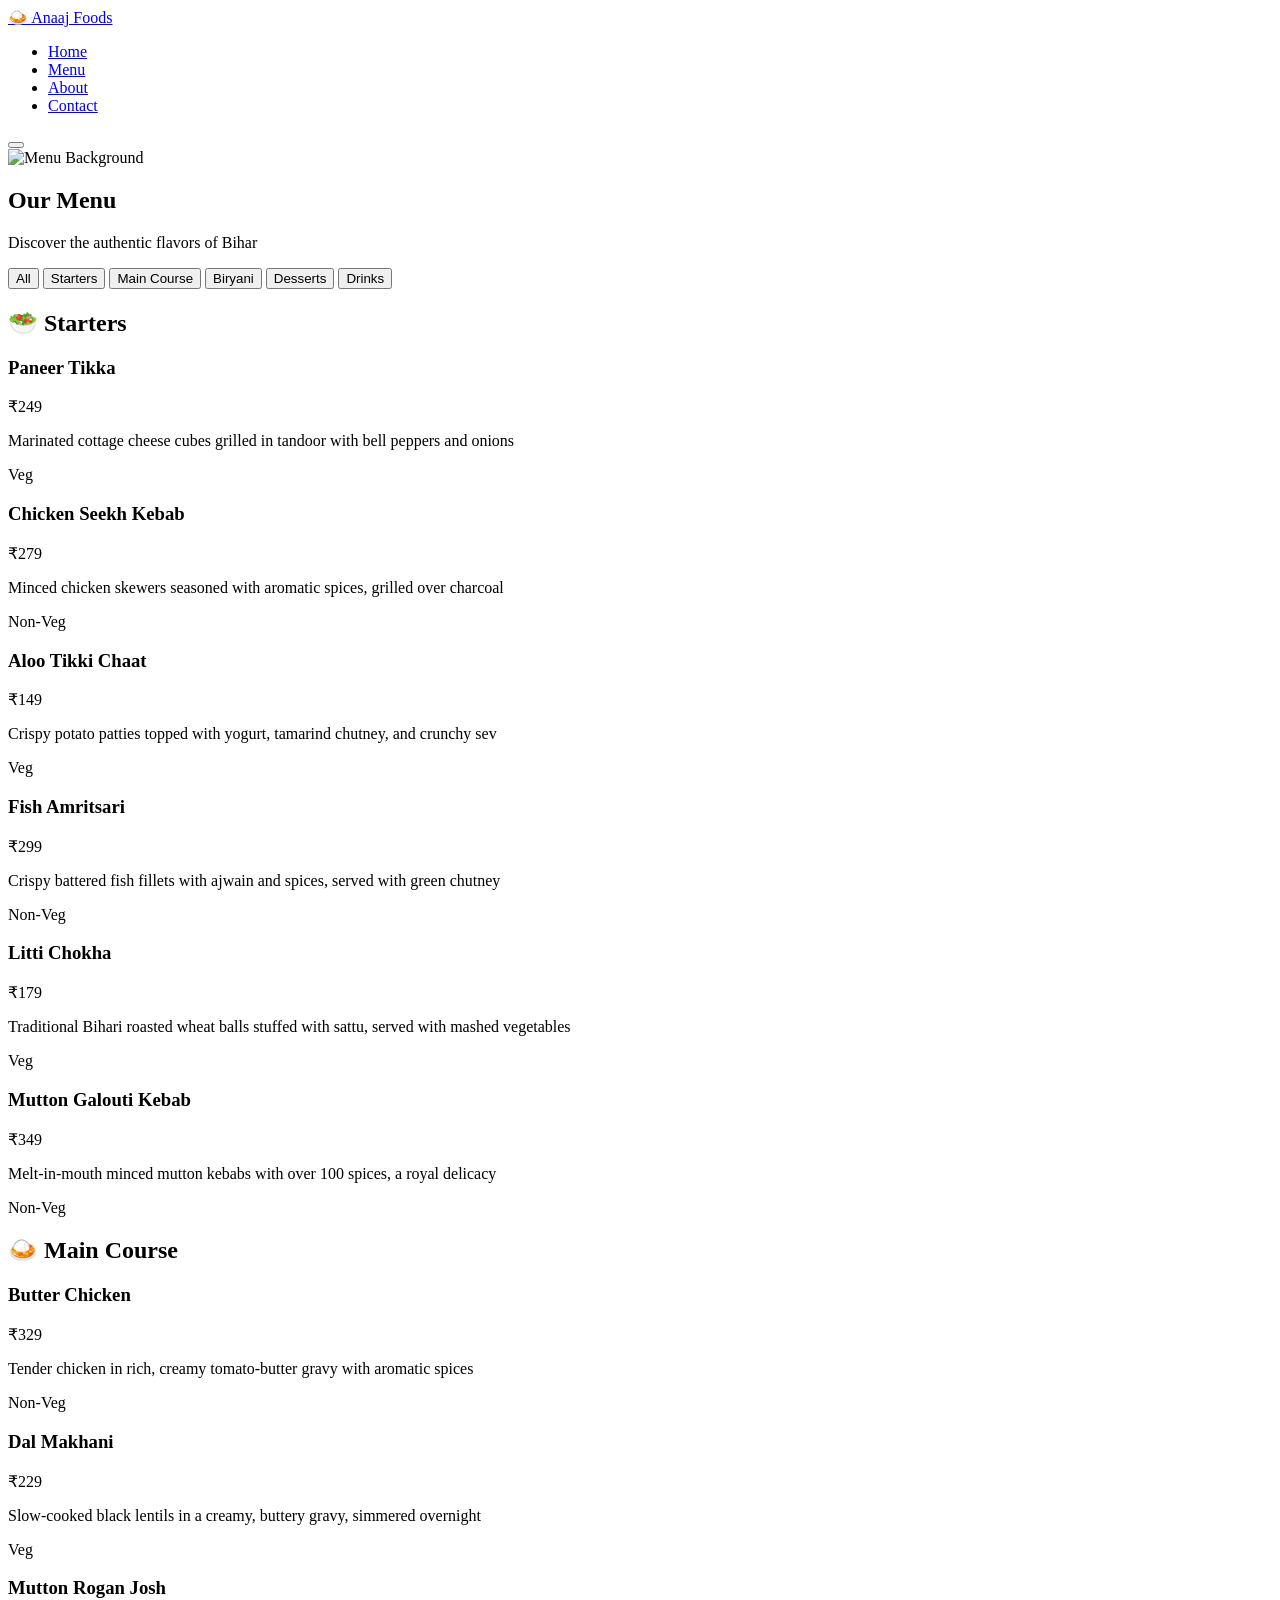
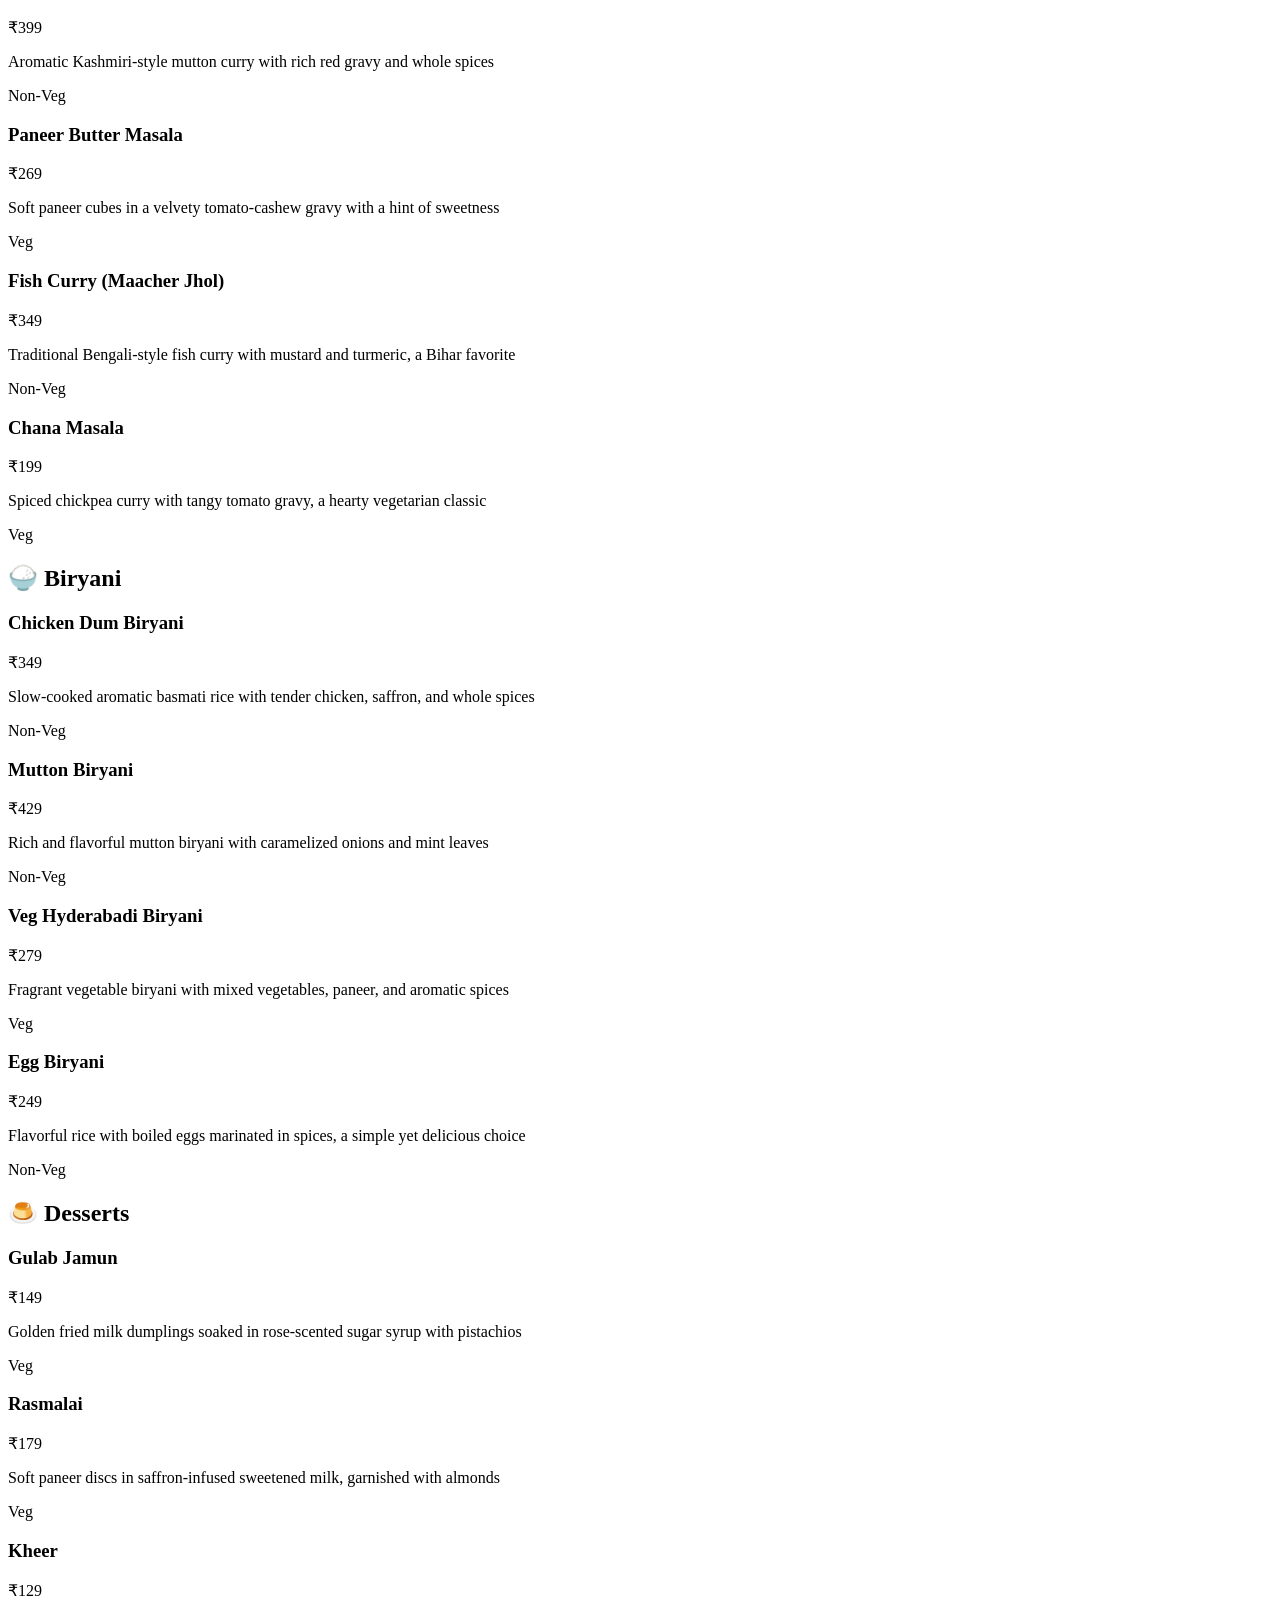
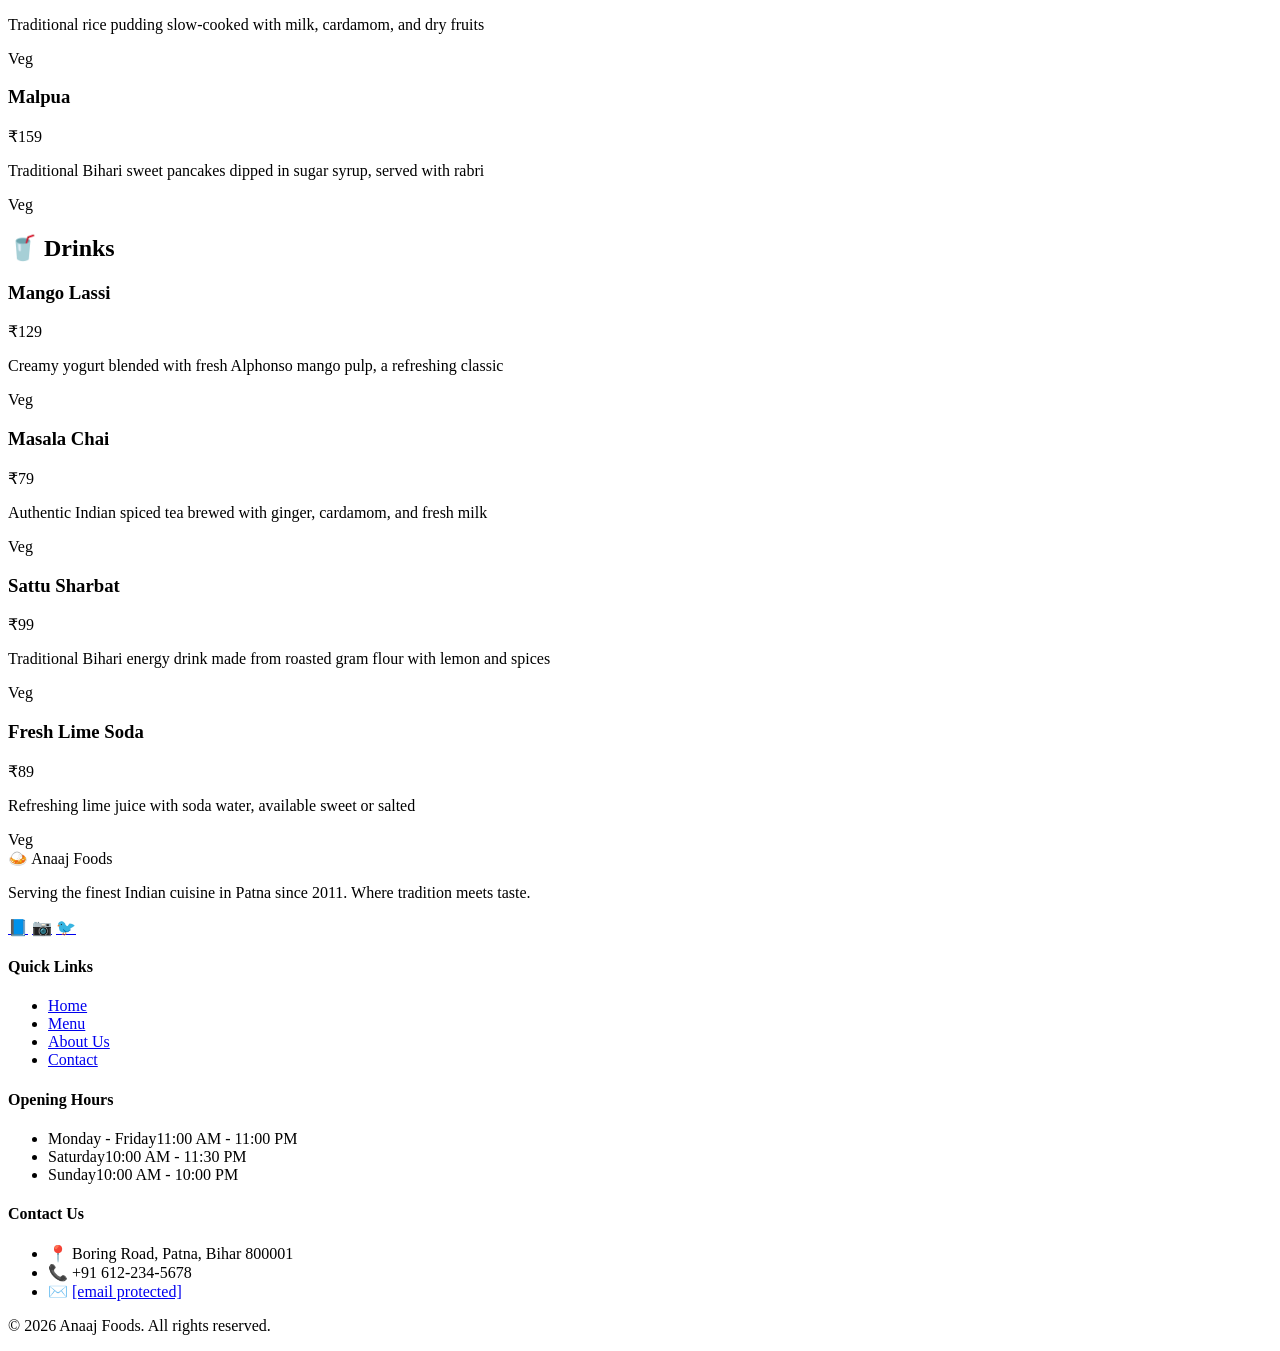
==== menu.html @ aaccaf39 "Create menu.html" ====
<!DOCTYPE html>
<html lang="en">

<head>
    <meta charset="UTF-8">
    <meta name="viewport" content="width=device-width, initial-scale=1.0">
    <link rel="icon" href="https://public-frontend-cos.metadl.com/mgx/img/favicon_atoms.ico" type="image/x-icon">
    <title>Menu - Anaaj Foods</title>
    <link rel="stylesheet" href="./style.css">
    <link rel="preconnect" href="https://fonts.googleapis.com">
    <link rel="preconnect" href="https://fonts.gstatic.com" crossorigin>
    <link href="https://fonts.googleapis.com/css2?family=Poppins:wght@300;400;500;600;700&display=swap" rel="stylesheet">
</head>

<body>
    <!-- Navigation -->
    <nav class="navbar" id="navbar">
        <div class="nav-container">
            <a href="index.html" class="nav-logo">
                <span class="logo-icon">🍛</span>
                <span class="logo-text">Anaaj Foods</span>
            </a>
            <ul class="nav-menu" id="navMenu">
                <li><a href="index.html" class="nav-link">Home</a></li>
                <li><a href="menu.html" class="nav-link active">Menu</a></li>
                <li><a href="about.html" class="nav-link">About</a></li>
                <li><a href="contact.html" class="nav-link">Contact</a></li>
            </ul>
            <button class="hamburger" id="hamburger" aria-label="Toggle navigation">
                <span class="bar"></span>
                <span class="bar"></span>
                <span class="bar"></span>
            </button>
        </div>
    </nav>

    <!-- Page Header -->
    <section class="page-header">
        <div class="page-header-overlay"></div>
        <img src="https://mgx-backend-cdn.metadl.com/generate/images/1026342/2026-03-14/81878e90-359a-43ee-a139-ef6af1628199.png" alt="Menu Background" class="page-header-bg">
        <div class="page-header-content">
            <h1>Our Menu</h1>
            <p>Discover the authentic flavors of Bihar</p>
        </div>
    </section>

    <!-- Menu Filter -->
    <section class="menu-section section">
        <div class="container">
            <div class="menu-filter">
                <button class="filter-btn active" data-category="all">All</button>
                <button class="filter-btn" data-category="starters">Starters</button>
                <button class="filter-btn" data-category="main-course">Main Course</button>
                <button class="filter-btn" data-category="biryani">Biryani</button>
                <button class="filter-btn" data-category="desserts">Desserts</button>
                <button class="filter-btn" data-category="drinks">Drinks</button>
            </div>

            <!-- Starters -->
            <div class="menu-category" id="starters">
                <h2 class="category-title"><span>🥗</span> Starters</h2>
                <div class="menu-grid">
                    <div class="menu-item" data-category="starters">
                        <div class="menu-item-info">
                            <div class="menu-item-header">
                                <h3>Paneer Tikka</h3>
                                <span class="menu-item-price">₹249</span>
                            </div>
                            <p>Marinated cottage cheese cubes grilled in tandoor with bell peppers and onions</p>
                            <span class="menu-item-tag veg">Veg</span>
                        </div>
                    </div>
                    <div class="menu-item" data-category="starters">
                        <div class="menu-item-info">
                            <div class="menu-item-header">
                                <h3>Chicken Seekh Kebab</h3>
                                <span class="menu-item-price">₹279</span>
                            </div>
                            <p>Minced chicken skewers seasoned with aromatic spices, grilled over charcoal</p>
                            <span class="menu-item-tag non-veg">Non-Veg</span>
                        </div>
                    </div>
                    <div class="menu-item" data-category="starters">
                        <div class="menu-item-info">
                            <div class="menu-item-header">
                                <h3>Aloo Tikki Chaat</h3>
                                <span class="menu-item-price">₹149</span>
                            </div>
                            <p>Crispy potato patties topped with yogurt, tamarind chutney, and crunchy sev</p>
                            <span class="menu-item-tag veg">Veg</span>
                        </div>
                    </div>
                    <div class="menu-item" data-category="starters">
                        <div class="menu-item-info">
                            <div class="menu-item-header">
                                <h3>Fish Amritsari</h3>
                                <span class="menu-item-price">₹299</span>
                            </div>
                            <p>Crispy battered fish fillets with ajwain and spices, served with green chutney</p>
                            <span class="menu-item-tag non-veg">Non-Veg</span>
                        </div>
                    </div>
                    <div class="menu-item" data-category="starters">
                        <div class="menu-item-info">
                            <div class="menu-item-header">
                                <h3>Litti Chokha</h3>
                                <span class="menu-item-price">₹179</span>
                            </div>
                            <p>Traditional Bihari roasted wheat balls stuffed with sattu, served with mashed vegetables</p>
                            <span class="menu-item-tag veg">Veg</span>
                        </div>
                    </div>
                    <div class="menu-item" data-category="starters">
                        <div class="menu-item-info">
                            <div class="menu-item-header">
                                <h3>Mutton Galouti Kebab</h3>
                                <span class="menu-item-price">₹349</span>
                            </div>
                            <p>Melt-in-mouth minced mutton kebabs with over 100 spices, a royal delicacy</p>
                            <span class="menu-item-tag non-veg">Non-Veg</span>
                        </div>
                    </div>
                </div>
            </div>

            <!-- Main Course -->
            <div class="menu-category" id="main-course">
                <h2 class="category-title"><span>🍛</span> Main Course</h2>
                <div class="menu-grid">
                    <div class="menu-item" data-category="main-course">
                        <div class="menu-item-info">
                            <div class="menu-item-header">
                                <h3>Butter Chicken</h3>
                                <span class="menu-item-price">₹329</span>
                            </div>
                            <p>Tender chicken in rich, creamy tomato-butter gravy with aromatic spices</p>
                            <span class="menu-item-tag non-veg">Non-Veg</span>
                        </div>
                    </div>
                    <div class="menu-item" data-category="main-course">
                        <div class="menu-item-info">
                            <div class="menu-item-header">
                                <h3>Dal Makhani</h3>
                                <span class="menu-item-price">₹229</span>
                            </div>
                            <p>Slow-cooked black lentils in a creamy, buttery gravy, simmered overnight</p>
                            <span class="menu-item-tag veg">Veg</span>
                        </div>
                    </div>
                    <div class="menu-item" data-category="main-course">
                        <div class="menu-item-info">
                            <div class="menu-item-header">
                                <h3>Mutton Rogan Josh</h3>
                                <span class="menu-item-price">₹399</span>
                            </div>
                            <p>Aromatic Kashmiri-style mutton curry with rich red gravy and whole spices</p>
                            <span class="menu-item-tag non-veg">Non-Veg</span>
                        </div>
                    </div>
                    <div class="menu-item" data-category="main-course">
                        <div class="menu-item-info">
                            <div class="menu-item-header">
                                <h3>Paneer Butter Masala</h3>
                                <span class="menu-item-price">₹269</span>
                            </div>
                            <p>Soft paneer cubes in a velvety tomato-cashew gravy with a hint of sweetness</p>
                            <span class="menu-item-tag veg">Veg</span>
                        </div>
                    </div>
                    <div class="menu-item" data-category="main-course">
                        <div class="menu-item-info">
                            <div class="menu-item-header">
                                <h3>Fish Curry (Maacher Jhol)</h3>
                                <span class="menu-item-price">₹349</span>
                            </div>
                            <p>Traditional Bengali-style fish curry with mustard and turmeric, a Bihar favorite</p>
                            <span class="menu-item-tag non-veg">Non-Veg</span>
                        </div>
                    </div>
                    <div class="menu-item" data-category="main-course">
                        <div class="menu-item-info">
                            <div class="menu-item-header">
                                <h3>Chana Masala</h3>
                                <span class="menu-item-price">₹199</span>
                            </div>
                            <p>Spiced chickpea curry with tangy tomato gravy, a hearty vegetarian classic</p>
                            <span class="menu-item-tag veg">Veg</span>
                        </div>
                    </div>
                </div>
            </div>

            <!-- Biryani -->
            <div class="menu-category" id="biryani">
                <h2 class="category-title"><span>🍚</span> Biryani</h2>
                <div class="menu-grid">
                    <div class="menu-item" data-category="biryani">
                        <div class="menu-item-info">
                            <div class="menu-item-header">
                                <h3>Chicken Dum Biryani</h3>
                                <span class="menu-item-price">₹349</span>
                            </div>
                            <p>Slow-cooked aromatic basmati rice with tender chicken, saffron, and whole spices</p>
                            <span class="menu-item-tag non-veg">Non-Veg</span>
                        </div>
                    </div>
                    <div class="menu-item" data-category="biryani">
                        <div class="menu-item-info">
                            <div class="menu-item-header">
                                <h3>Mutton Biryani</h3>
                                <span class="menu-item-price">₹429</span>
                            </div>
                            <p>Rich and flavorful mutton biryani with caramelized onions and mint leaves</p>
                            <span class="menu-item-tag non-veg">Non-Veg</span>
                        </div>
                    </div>
                    <div class="menu-item" data-category="biryani">
                        <div class="menu-item-info">
                            <div class="menu-item-header">
                                <h3>Veg Hyderabadi Biryani</h3>
                                <span class="menu-item-price">₹279</span>
                            </div>
                            <p>Fragrant vegetable biryani with mixed vegetables, paneer, and aromatic spices</p>
                            <span class="menu-item-tag veg">Veg</span>
                        </div>
                    </div>
                    <div class="menu-item" data-category="biryani">
                        <div class="menu-item-info">
                            <div class="menu-item-header">
                                <h3>Egg Biryani</h3>
                                <span class="menu-item-price">₹249</span>
                            </div>
                            <p>Flavorful rice with boiled eggs marinated in spices, a simple yet delicious choice</p>
                            <span class="menu-item-tag non-veg">Non-Veg</span>
                        </div>
                    </div>
                </div>
            </div>

            <!-- Desserts -->
            <div class="menu-category" id="desserts">
                <h2 class="category-title"><span>🍮</span> Desserts</h2>
                <div class="menu-grid">
                    <div class="menu-item" data-category="desserts">
                        <div class="menu-item-info">
                            <div class="menu-item-header">
                                <h3>Gulab Jamun</h3>
                                <span class="menu-item-price">₹149</span>
                            </div>
                            <p>Golden fried milk dumplings soaked in rose-scented sugar syrup with pistachios</p>
                            <span class="menu-item-tag veg">Veg</span>
                        </div>
                    </div>
                    <div class="menu-item" data-category="desserts">
                        <div class="menu-item-info">
                            <div class="menu-item-header">
                                <h3>Rasmalai</h3>
                                <span class="menu-item-price">₹179</span>
                            </div>
                            <p>Soft paneer discs in saffron-infused sweetened milk, garnished with almonds</p>
                            <span class="menu-item-tag veg">Veg</span>
                        </div>
                    </div>
                    <div class="menu-item" data-category="desserts">
                        <div class="menu-item-info">
                            <div class="menu-item-header">
                                <h3>Kheer</h3>
                                <span class="menu-item-price">₹129</span>
                            </div>
                            <p>Traditional rice pudding slow-cooked with milk, cardamom, and dry fruits</p>
                            <span class="menu-item-tag veg">Veg</span>
                        </div>
                    </div>
                    <div class="menu-item" data-category="desserts">
                        <div class="menu-item-info">
                            <div class="menu-item-header">
                                <h3>Malpua</h3>
                                <span class="menu-item-price">₹159</span>
                            </div>
                            <p>Traditional Bihari sweet pancakes dipped in sugar syrup, served with rabri</p>
                            <span class="menu-item-tag veg">Veg</span>
                        </div>
                    </div>
                </div>
            </div>

            <!-- Drinks -->
            <div class="menu-category" id="drinks">
                <h2 class="category-title"><span>🥤</span> Drinks</h2>
                <div class="menu-grid">
                    <div class="menu-item" data-category="drinks">
                        <div class="menu-item-info">
                            <div class="menu-item-header">
                                <h3>Mango Lassi</h3>
                                <span class="menu-item-price">₹129</span>
                            </div>
                            <p>Creamy yogurt blended with fresh Alphonso mango pulp, a refreshing classic</p>
                            <span class="menu-item-tag veg">Veg</span>
                        </div>
                    </div>
                    <div class="menu-item" data-category="drinks">
                        <div class="menu-item-info">
                            <div class="menu-item-header">
                                <h3>Masala Chai</h3>
                                <span class="menu-item-price">₹79</span>
                            </div>
                            <p>Authentic Indian spiced tea brewed with ginger, cardamom, and fresh milk</p>
                            <span class="menu-item-tag veg">Veg</span>
                        </div>
                    </div>
                    <div class="menu-item" data-category="drinks">
                        <div class="menu-item-info">
                            <div class="menu-item-header">
                                <h3>Sattu Sharbat</h3>
                                <span class="menu-item-price">₹99</span>
                            </div>
                            <p>Traditional Bihari energy drink made from roasted gram flour with lemon and spices</p>
                            <span class="menu-item-tag veg">Veg</span>
                        </div>
                    </div>
                    <div class="menu-item" data-category="drinks">
                        <div class="menu-item-info">
                            <div class="menu-item-header">
                                <h3>Fresh Lime Soda</h3>
                                <span class="menu-item-price">₹89</span>
                            </div>
                            <p>Refreshing lime juice with soda water, available sweet or salted</p>
                            <span class="menu-item-tag veg">Veg</span>
                        </div>
                    </div>
                </div>
            </div>
        </div>
    </section>

    <!-- Footer -->
    <footer class="footer">
        <div class="container">
            <div class="footer-grid">
                <div class="footer-col">
                    <div class="footer-logo">
                        <span class="logo-icon">🍛</span>
                        <span class="logo-text">Anaaj Foods</span>
                    </div>
                    <p>Serving the finest Indian cuisine in Patna since 2011. Where tradition meets taste.</p>
                    <div class="social-links">
                        <a href="#" class="social-link" aria-label="Facebook">📘</a>
                        <a href="#" class="social-link" aria-label="Instagram">📷</a>
                        <a href="#" class="social-link" aria-label="Twitter">🐦</a>
                    </div>
                </div>
                <div class="footer-col">
                    <h4>Quick Links</h4>
                    <ul>
                        <li><a href="index.html">Home</a></li>
                        <li><a href="menu.html">Menu</a></li>
                        <li><a href="about.html">About Us</a></li>
                        <li><a href="contact.html">Contact</a></li>
                    </ul>
                </div>
                <div class="footer-col">
                    <h4>Opening Hours</h4>
                    <ul class="hours-list">
                        <li><span>Monday - Friday</span><span>11:00 AM - 11:00 PM</span></li>
                        <li><span>Saturday</span><span>10:00 AM - 11:30 PM</span></li>
                        <li><span>Sunday</span><span>10:00 AM - 10:00 PM</span></li>
                    </ul>
                </div>
                <div class="footer-col">
                    <h4>Contact Us</h4>
                    <ul class="contact-list">
                        <li>📍 Boring Road, Patna, Bihar 800001</li>
                        <li>📞 +91 612-234-5678</li>
                        <li>✉️ <a href="/cdn-cgi/l/email-protection" class="__cf_email__" data-cfemail="95fcfbf3fad5f4fbf4f4fff3fafaf1e6bbf6faf8">[email&#160;protected]</a></li>
                    </ul>
                </div>
            </div>
            <div class="footer-bottom">
                <p>&copy; 2026 Anaaj Foods. All rights reserved.</p>
            </div>
        </div>
    </footer>

    <script data-cfasync="false" src="/cdn-cgi/scripts/5c5dd728/cloudflare-static/email-decode.min.js"></script><script type="module" src="./script.js"></script>
</body>

</html>
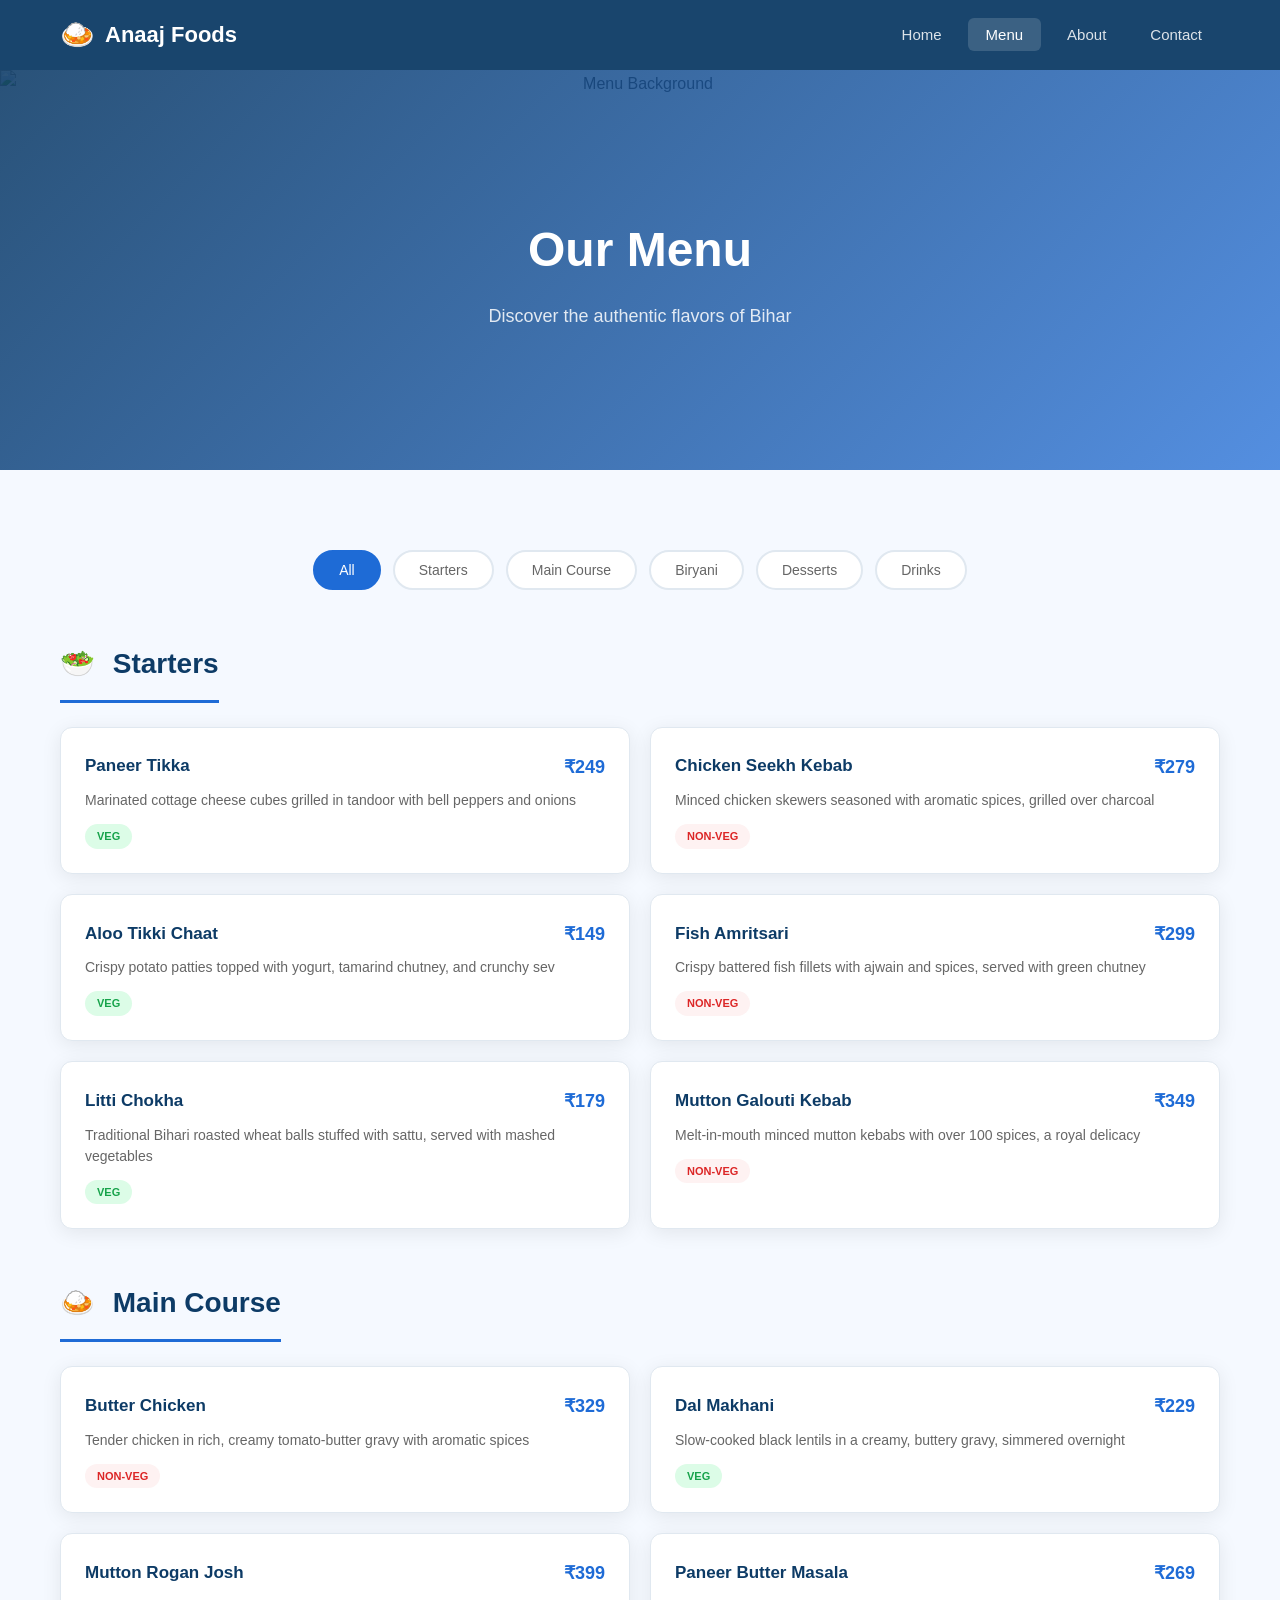
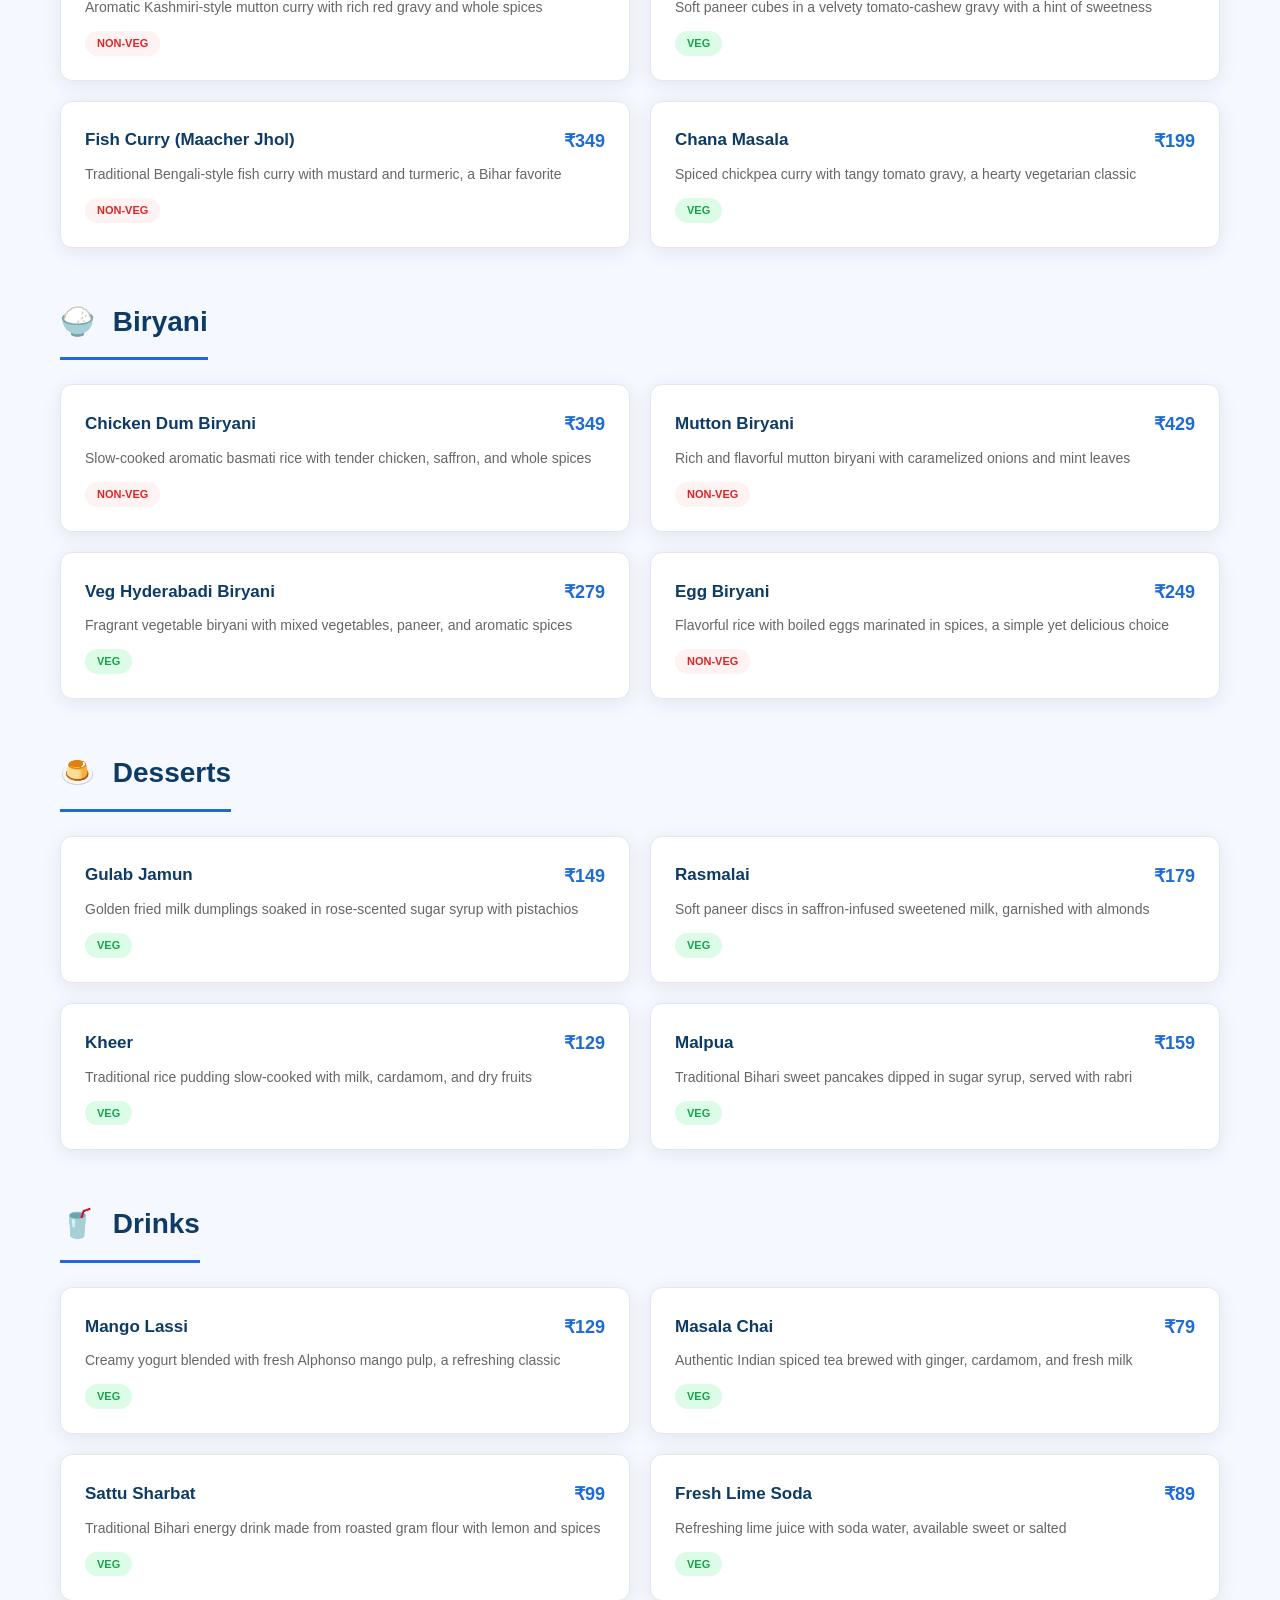
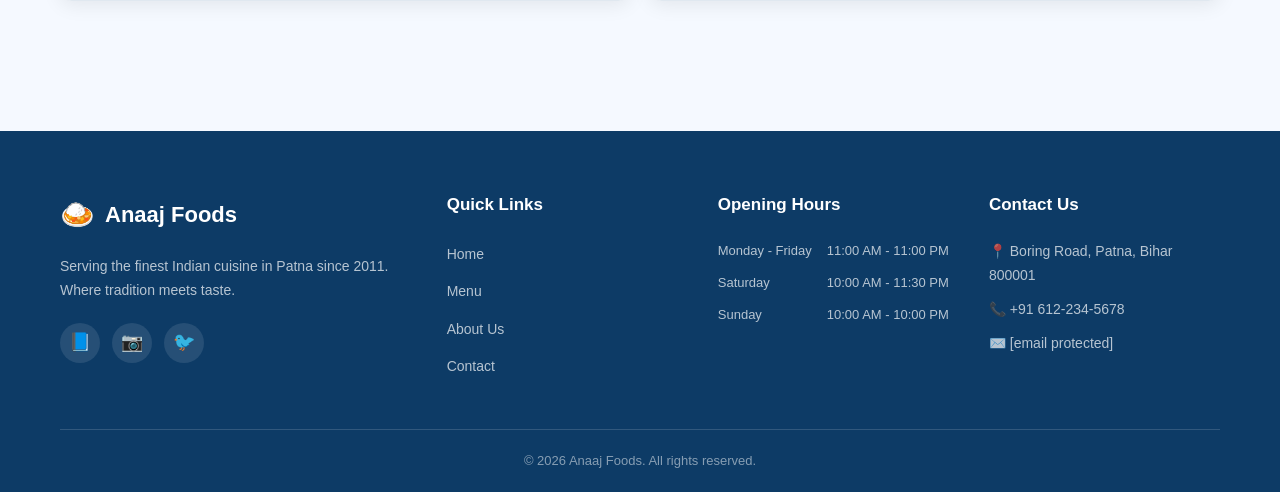
==== commit 2bad3994: "Update menu.html" ====
--- a/menu.html
+++ b/menu.html
@@ -6,7 +6,7 @@
     <meta name="viewport" content="width=device-width, initial-scale=1.0">
     <link rel="icon" href="https://public-frontend-cos.metadl.com/mgx/img/favicon_atoms.ico" type="image/x-icon">
     <title>Menu - Anaaj Foods</title>
-    <link rel="stylesheet" href="./style.css">
+    <link rel="stylesheet" href="style.css">
     <link rel="preconnect" href="https://fonts.googleapis.com">
     <link rel="preconnect" href="https://fonts.gstatic.com" crossorigin>
     <link href="https://fonts.googleapis.com/css2?family=Poppins:wght@300;400;500;600;700&display=swap" rel="stylesheet">
@@ -381,7 +381,7 @@
         </div>
     </footer>
 
-    <script data-cfasync="false" src="/cdn-cgi/scripts/5c5dd728/cloudflare-static/email-decode.min.js"></script><script type="module" src="./script.js"></script>
+    <script data-cfasync="false" src="/cdn-cgi/scripts/5c5dd728/cloudflare-static/email-decode.min.js"></script><script type="module" src="script.js"></script>
 </body>
 
 </html>
--- a/style.css
+++ b/style.css
@@ -0,0 +1,1438 @@
+/* ===== CSS RESET & BASE ===== */
+*,
+*::before,
+*::after {
+    margin: 0;
+    padding: 0;
+    box-sizing: border-box;
+}
+
+:root {
+    --primary: #1e6bd6;
+    --primary-dark: #1558b3;
+    --secondary: #0d3b66;
+    --background: #f5f9ff;
+    --accent: #4da3ff;
+    --white: #ffffff;
+    --text-dark: #333333;
+    --text-medium: #666666;
+    --text-light: #999999;
+    --border: #e0e8f0;
+    --shadow: 0 4px 20px rgba(0, 0, 0, 0.08);
+    --shadow-hover: 0 8px 30px rgba(30, 107, 214, 0.15);
+    --radius: 12px;
+    --radius-sm: 8px;
+    --transition: all 0.3s ease;
+}
+
+html {
+    scroll-behavior: smooth;
+}
+
+body {
+    font-family: 'Poppins', sans-serif;
+    color: var(--text-dark);
+    background-color: var(--background);
+    line-height: 1.7;
+    overflow-x: hidden;
+}
+
+a {
+    text-decoration: none;
+    color: inherit;
+    transition: var(--transition);
+}
+
+ul {
+    list-style: none;
+}
+
+img {
+    max-width: 100%;
+    height: auto;
+    display: block;
+}
+
+.container {
+    max-width: 1200px;
+    margin: 0 auto;
+    padding: 0 20px;
+}
+
+.section {
+    padding: 80px 0;
+}
+
+/* ===== BUTTONS ===== */
+.btn {
+    display: inline-block;
+    padding: 14px 32px;
+    border-radius: var(--radius-sm);
+    font-family: 'Poppins', sans-serif;
+    font-weight: 600;
+    font-size: 15px;
+    cursor: pointer;
+    transition: var(--transition);
+    border: 2px solid transparent;
+    text-align: center;
+}
+
+.btn-primary {
+    background: var(--primary);
+    color: var(--white);
+    border-color: var(--primary);
+}
+
+.btn-primary:hover {
+    background: var(--accent);
+    border-color: var(--accent);
+    transform: translateY(-2px);
+    box-shadow: 0 4px 15px rgba(30, 107, 214, 0.3);
+}
+
+.btn-outline {
+    background: transparent;
+    color: var(--white);
+    border-color: var(--white);
+}
+
+.btn-outline:hover {
+    background: var(--white);
+    color: var(--primary);
+    transform: translateY(-2px);
+}
+
+.btn-small {
+    padding: 8px 20px;
+    font-size: 13px;
+    background: var(--primary);
+    color: var(--white);
+    border-color: var(--primary);
+}
+
+.btn-small:hover {
+    background: var(--accent);
+    border-color: var(--accent);
+}
+
+.btn-large {
+    padding: 16px 40px;
+    font-size: 16px;
+}
+
+.full-width-btn {
+    width: 100%;
+}
+
+/* ===== NAVIGATION ===== */
+.navbar {
+    position: fixed;
+    top: 0;
+    left: 0;
+    width: 100%;
+    z-index: 1000;
+    background: rgba(13, 59, 102, 0.95);
+    backdrop-filter: blur(10px);
+    transition: var(--transition);
+}
+
+.navbar.scrolled {
+    background: rgba(13, 59, 102, 0.98);
+    box-shadow: 0 2px 20px rgba(0, 0, 0, 0.15);
+}
+
+.nav-container {
+    max-width: 1200px;
+    margin: 0 auto;
+    padding: 0 20px;
+    display: flex;
+    align-items: center;
+    justify-content: space-between;
+    height: 70px;
+}
+
+.nav-logo {
+    display: flex;
+    align-items: center;
+    gap: 10px;
+}
+
+.nav-logo .logo-icon {
+    font-size: 28px;
+}
+
+.nav-logo .logo-text {
+    font-size: 22px;
+    font-weight: 700;
+    color: var(--white);
+}
+
+.nav-menu {
+    display: flex;
+    align-items: center;
+    gap: 8px;
+}
+
+.nav-link {
+    color: rgba(255, 255, 255, 0.85);
+    font-weight: 500;
+    font-size: 15px;
+    padding: 8px 18px;
+    border-radius: 6px;
+    transition: var(--transition);
+}
+
+.nav-link:hover,
+.nav-link.active {
+    color: var(--white);
+    background: rgba(255, 255, 255, 0.15);
+}
+
+.hamburger {
+    display: none;
+    flex-direction: column;
+    gap: 5px;
+    background: none;
+    border: none;
+    cursor: pointer;
+    padding: 5px;
+}
+
+.hamburger .bar {
+    width: 25px;
+    height: 3px;
+    background: var(--white);
+    border-radius: 3px;
+    transition: var(--transition);
+}
+
+.hamburger.active .bar:nth-child(1) {
+    transform: rotate(45deg) translate(5px, 6px);
+}
+
+.hamburger.active .bar:nth-child(2) {
+    opacity: 0;
+}
+
+.hamburger.active .bar:nth-child(3) {
+    transform: rotate(-45deg) translate(5px, -6px);
+}
+
+/* ===== HERO SECTION ===== */
+.hero {
+    position: relative;
+    height: 100vh;
+    min-height: 600px;
+    display: flex;
+    align-items: center;
+    justify-content: center;
+    text-align: center;
+    overflow: hidden;
+}
+
+.hero-bg {
+    position: absolute;
+    top: 0;
+    left: 0;
+    width: 100%;
+    height: 100%;
+    object-fit: cover;
+    z-index: 0;
+}
+
+.hero-overlay {
+    position: absolute;
+    top: 0;
+    left: 0;
+    width: 100%;
+    height: 100%;
+    background: linear-gradient(
+        135deg,
+        rgba(13, 59, 102, 0.85) 0%,
+        rgba(30, 107, 214, 0.7) 50%,
+        rgba(13, 59, 102, 0.85) 100%
+    );
+    z-index: 1;
+}
+
+.hero-content {
+    position: relative;
+    z-index: 2;
+    max-width: 800px;
+    padding: 0 20px;
+    animation: fadeInUp 1s ease;
+}
+
+.hero-title {
+    font-size: 64px;
+    font-weight: 700;
+    color: var(--white);
+    margin-bottom: 10px;
+    text-shadow: 0 2px 10px rgba(0, 0, 0, 0.2);
+}
+
+.hero-tagline {
+    font-size: 28px;
+    font-weight: 300;
+    color: rgba(255, 255, 255, 0.9);
+    margin-bottom: 16px;
+    letter-spacing: 2px;
+}
+
+.hero-subtitle {
+    font-size: 18px;
+    color: rgba(255, 255, 255, 0.8);
+    margin-bottom: 36px;
+    max-width: 600px;
+    margin-left: auto;
+    margin-right: auto;
+}
+
+.hero-buttons {
+    display: flex;
+    gap: 16px;
+    justify-content: center;
+    flex-wrap: wrap;
+}
+
+.hero-scroll-indicator {
+    position: absolute;
+    bottom: 30px;
+    left: 50%;
+    transform: translateX(-50%);
+    z-index: 2;
+    text-align: center;
+    color: rgba(255, 255, 255, 0.7);
+    font-size: 13px;
+    animation: bounce 2s infinite;
+}
+
+.scroll-arrow {
+    width: 20px;
+    height: 20px;
+    border-right: 2px solid rgba(255, 255, 255, 0.7);
+    border-bottom: 2px solid rgba(255, 255, 255, 0.7);
+    transform: rotate(45deg);
+    margin: 8px auto 0;
+}
+
+/* ===== SECTION HEADERS ===== */
+.section-label {
+    display: inline-block;
+    color: var(--primary);
+    font-weight: 600;
+    font-size: 14px;
+    text-transform: uppercase;
+    letter-spacing: 2px;
+    margin-bottom: 10px;
+}
+
+.section-title {
+    font-size: 36px;
+    font-weight: 700;
+    color: var(--secondary);
+    margin-bottom: 16px;
+    line-height: 1.3;
+}
+
+.section-header {
+    text-align: center;
+    margin-bottom: 50px;
+}
+
+.section-desc {
+    color: var(--text-medium);
+    font-size: 16px;
+    max-width: 600px;
+    margin: 0 auto;
+}
+
+/* ===== INTRO SECTION ===== */
+.intro-grid {
+    display: grid;
+    grid-template-columns: 1fr 1fr;
+    gap: 60px;
+    align-items: center;
+}
+
+.intro-image {
+    border-radius: var(--radius);
+    overflow: hidden;
+    box-shadow: var(--shadow);
+}
+
+.intro-image img {
+    width: 100%;
+    height: 400px;
+    object-fit: cover;
+    transition: var(--transition);
+}
+
+.intro-image:hover img {
+    transform: scale(1.03);
+}
+
+.intro-text p {
+    color: var(--text-medium);
+    margin-bottom: 16px;
+    font-size: 15px;
+}
+
+.intro-text .btn {
+    margin-top: 10px;
+}
+
+/* ===== FEATURED DISHES ===== */
+.featured {
+    background: var(--white);
+}
+
+.featured-grid {
+    display: grid;
+    grid-template-columns: repeat(3, 1fr);
+    gap: 30px;
+}
+
+.featured-card {
+    background: var(--white);
+    border-radius: var(--radius);
+    overflow: hidden;
+    box-shadow: var(--shadow);
+    transition: var(--transition);
+    border: 1px solid var(--border);
+}
+
+.featured-card:hover {
+    transform: translateY(-8px);
+    box-shadow: var(--shadow-hover);
+}
+
+.featured-card-image {
+    position: relative;
+    height: 250px;
+    overflow: hidden;
+}
+
+.featured-card-image img {
+    width: 100%;
+    height: 100%;
+    object-fit: cover;
+    transition: var(--transition);
+}
+
+.featured-card:hover .featured-card-image img {
+    transform: scale(1.08);
+}
+
+.featured-badge {
+    position: absolute;
+    top: 16px;
+    left: 16px;
+    background: var(--primary);
+    color: var(--white);
+    padding: 6px 14px;
+    border-radius: 20px;
+    font-size: 12px;
+    font-weight: 600;
+}
+
+.featured-card-content {
+    padding: 24px;
+}
+
+.featured-card-content h3 {
+    font-size: 20px;
+    font-weight: 600;
+    color: var(--secondary);
+    margin-bottom: 10px;
+}
+
+.featured-card-content p {
+    color: var(--text-medium);
+    font-size: 14px;
+    margin-bottom: 16px;
+    line-height: 1.6;
+}
+
+.featured-card-footer {
+    display: flex;
+    align-items: center;
+    justify-content: space-between;
+}
+
+.price {
+    font-size: 22px;
+    font-weight: 700;
+    color: var(--primary);
+}
+
+/* ===== STATS SECTION ===== */
+.stats {
+    background: var(--secondary);
+    padding: 60px 0;
+}
+
+.stats-grid {
+    display: grid;
+    grid-template-columns: repeat(4, 1fr);
+    gap: 30px;
+    text-align: center;
+}
+
+.stat-item {
+    color: var(--white);
+}
+
+.stat-number {
+    font-size: 48px;
+    font-weight: 700;
+    display: inline;
+}
+
+.stat-suffix {
+    font-size: 32px;
+    font-weight: 700;
+    color: var(--accent);
+}
+
+.stat-label {
+    font-size: 15px;
+    color: rgba(255, 255, 255, 0.8);
+    margin-top: 8px;
+}
+
+/* ===== TESTIMONIALS ===== */
+.testimonials-grid {
+    display: grid;
+    grid-template-columns: repeat(3, 1fr);
+    gap: 30px;
+}
+
+.testimonial-card {
+    background: var(--white);
+    padding: 32px;
+    border-radius: var(--radius);
+    box-shadow: var(--shadow);
+    transition: var(--transition);
+    border: 1px solid var(--border);
+}
+
+.testimonial-card:hover {
+    transform: translateY(-4px);
+    box-shadow: var(--shadow-hover);
+}
+
+.testimonial-stars {
+    color: #f59e0b;
+    font-size: 20px;
+    margin-bottom: 16px;
+}
+
+.testimonial-text {
+    color: var(--text-medium);
+    font-size: 15px;
+    font-style: italic;
+    margin-bottom: 24px;
+    line-height: 1.7;
+}
+
+.testimonial-author {
+    display: flex;
+    align-items: center;
+    gap: 14px;
+}
+
+.testimonial-avatar {
+    width: 48px;
+    height: 48px;
+    border-radius: 50%;
+    background: var(--primary);
+    color: var(--white);
+    display: flex;
+    align-items: center;
+    justify-content: center;
+    font-weight: 700;
+    font-size: 16px;
+}
+
+.testimonial-author h4 {
+    font-size: 15px;
+    font-weight: 600;
+    color: var(--secondary);
+}
+
+.testimonial-author span {
+    font-size: 13px;
+    color: var(--text-light);
+}
+
+/* ===== CTA SECTION ===== */
+.cta {
+    position: relative;
+    text-align: center;
+    overflow: hidden;
+    padding: 100px 0;
+}
+
+.cta-bg {
+    position: absolute;
+    top: 0;
+    left: 0;
+    width: 100%;
+    height: 100%;
+    object-fit: cover;
+    z-index: 0;
+}
+
+.cta-overlay {
+    position: absolute;
+    top: 0;
+    left: 0;
+    width: 100%;
+    height: 100%;
+    background: rgba(13, 59, 102, 0.9);
+    z-index: 1;
+}
+
+.cta-content {
+    position: relative;
+    z-index: 2;
+}
+
+.cta h2 {
+    font-size: 36px;
+    font-weight: 700;
+    color: var(--white);
+    margin-bottom: 16px;
+}
+
+.cta p {
+    font-size: 18px;
+    color: rgba(255, 255, 255, 0.85);
+    margin-bottom: 32px;
+    max-width: 600px;
+    margin-left: auto;
+    margin-right: auto;
+}
+
+/* ===== PAGE HEADER ===== */
+.page-header {
+    position: relative;
+    height: 400px;
+    display: flex;
+    align-items: center;
+    justify-content: center;
+    text-align: center;
+    overflow: hidden;
+    margin-top: 70px;
+}
+
+.page-header-small {
+    height: 350px;
+}
+
+.page-header-bg {
+    position: absolute;
+    top: 0;
+    left: 0;
+    width: 100%;
+    height: 100%;
+    object-fit: cover;
+    z-index: 0;
+}
+
+.page-header-overlay {
+    position: absolute;
+    top: 0;
+    left: 0;
+    width: 100%;
+    height: 100%;
+    background: linear-gradient(
+        135deg,
+        rgba(13, 59, 102, 0.88) 0%,
+        rgba(30, 107, 214, 0.75) 100%
+    );
+    z-index: 1;
+}
+
+.page-header-content {
+    position: relative;
+    z-index: 2;
+}
+
+.page-header-content h1 {
+    font-size: 48px;
+    font-weight: 700;
+    color: var(--white);
+    margin-bottom: 10px;
+}
+
+.page-header-content p {
+    font-size: 18px;
+    color: rgba(255, 255, 255, 0.85);
+}
+
+/* ===== MENU PAGE ===== */
+.menu-filter {
+    display: flex;
+    justify-content: center;
+    gap: 12px;
+    margin-bottom: 50px;
+    flex-wrap: wrap;
+}
+
+.filter-btn {
+    padding: 10px 24px;
+    border: 2px solid var(--border);
+    background: var(--white);
+    color: var(--text-medium);
+    border-radius: 30px;
+    font-family: 'Poppins', sans-serif;
+    font-weight: 500;
+    font-size: 14px;
+    cursor: pointer;
+    transition: var(--transition);
+}
+
+.filter-btn:hover,
+.filter-btn.active {
+    background: var(--primary);
+    color: var(--white);
+    border-color: var(--primary);
+}
+
+.menu-category {
+    margin-bottom: 50px;
+}
+
+.category-title {
+    font-size: 28px;
+    font-weight: 700;
+    color: var(--secondary);
+    margin-bottom: 24px;
+    padding-bottom: 12px;
+    border-bottom: 3px solid var(--primary);
+    display: inline-block;
+}
+
+.category-title span {
+    margin-right: 10px;
+}
+
+.menu-grid {
+    display: grid;
+    grid-template-columns: repeat(2, 1fr);
+    gap: 20px;
+}
+
+.menu-item {
+    background: var(--white);
+    padding: 24px;
+    border-radius: var(--radius);
+    box-shadow: var(--shadow);
+    transition: var(--transition);
+    border: 1px solid var(--border);
+}
+
+.menu-item:hover {
+    transform: translateY(-3px);
+    box-shadow: var(--shadow-hover);
+    border-color: var(--accent);
+}
+
+.menu-item-header {
+    display: flex;
+    justify-content: space-between;
+    align-items: center;
+    margin-bottom: 8px;
+}
+
+.menu-item-header h3 {
+    font-size: 17px;
+    font-weight: 600;
+    color: var(--secondary);
+}
+
+.menu-item-price {
+    font-size: 18px;
+    font-weight: 700;
+    color: var(--primary);
+    white-space: nowrap;
+}
+
+.menu-item-info p {
+    color: var(--text-medium);
+    font-size: 14px;
+    margin-bottom: 10px;
+    line-height: 1.5;
+}
+
+.menu-item-tag {
+    display: inline-block;
+    padding: 3px 12px;
+    border-radius: 20px;
+    font-size: 11px;
+    font-weight: 600;
+    text-transform: uppercase;
+}
+
+.menu-item-tag.veg {
+    background: #dcfce7;
+    color: #16a34a;
+}
+
+.menu-item-tag.non-veg {
+    background: #fef2f2;
+    color: #dc2626;
+}
+
+/* ===== ABOUT PAGE ===== */
+.philosophy-grid {
+    display: grid;
+    grid-template-columns: repeat(3, 1fr);
+    gap: 30px;
+}
+
+.philosophy-card {
+    background: var(--white);
+    padding: 40px 30px;
+    border-radius: var(--radius);
+    text-align: center;
+    box-shadow: var(--shadow);
+    transition: var(--transition);
+    border: 1px solid var(--border);
+}
+
+.philosophy-card:hover {
+    transform: translateY(-5px);
+    box-shadow: var(--shadow-hover);
+}
+
+.philosophy-icon {
+    font-size: 48px;
+    margin-bottom: 20px;
+}
+
+.philosophy-card h3 {
+    font-size: 20px;
+    font-weight: 600;
+    color: var(--secondary);
+    margin-bottom: 12px;
+}
+
+.philosophy-card p {
+    color: var(--text-medium);
+    font-size: 14px;
+    line-height: 1.7;
+}
+
+.chefs-grid {
+    display: grid;
+    grid-template-columns: repeat(3, 1fr);
+    gap: 30px;
+}
+
+.chef-card {
+    background: var(--white);
+    border-radius: var(--radius);
+    overflow: hidden;
+    box-shadow: var(--shadow);
+    transition: var(--transition);
+    border: 1px solid var(--border);
+}
+
+.chef-card:hover {
+    transform: translateY(-5px);
+    box-shadow: var(--shadow-hover);
+}
+
+.chef-image {
+    height: 280px;
+    overflow: hidden;
+}
+
+.chef-image img {
+    width: 100%;
+    height: 100%;
+    object-fit: cover;
+    transition: var(--transition);
+}
+
+.chef-card:hover .chef-image img {
+    transform: scale(1.05);
+}
+
+.chef-info {
+    padding: 24px;
+}
+
+.chef-info h3 {
+    font-size: 20px;
+    font-weight: 600;
+    color: var(--secondary);
+    margin-bottom: 4px;
+}
+
+.chef-title {
+    display: block;
+    color: var(--primary);
+    font-size: 14px;
+    font-weight: 500;
+    margin-bottom: 12px;
+}
+
+.chef-info p {
+    color: var(--text-medium);
+    font-size: 14px;
+    line-height: 1.6;
+}
+
+/* About Values */
+.about-values {
+    background: var(--white);
+}
+
+.values-banner {
+    background: linear-gradient(135deg, var(--secondary) 0%, var(--primary) 100%);
+    border-radius: var(--radius);
+    padding: 50px;
+    color: var(--white);
+}
+
+.values-content h2 {
+    font-size: 32px;
+    font-weight: 700;
+    margin-bottom: 16px;
+}
+
+.values-content p {
+    font-size: 15px;
+    color: rgba(255, 255, 255, 0.85);
+    margin-bottom: 30px;
+    max-width: 700px;
+    line-height: 1.7;
+}
+
+.values-list {
+    display: grid;
+    grid-template-columns: repeat(2, 1fr);
+    gap: 16px;
+}
+
+.value-item {
+    display: flex;
+    align-items: center;
+    gap: 12px;
+    font-size: 15px;
+    font-weight: 500;
+}
+
+.value-check {
+    color: var(--accent);
+    font-size: 18px;
+    font-weight: 700;
+}
+
+/* ===== CONTACT PAGE ===== */
+.contact-cards {
+    display: grid;
+    grid-template-columns: repeat(4, 1fr);
+    gap: 24px;
+}
+
+.contact-card {
+    background: var(--white);
+    padding: 32px 24px;
+    border-radius: var(--radius);
+    text-align: center;
+    box-shadow: var(--shadow);
+    transition: var(--transition);
+    border: 1px solid var(--border);
+}
+
+.contact-card:hover {
+    transform: translateY(-4px);
+    box-shadow: var(--shadow-hover);
+}
+
+.contact-card-icon {
+    font-size: 40px;
+    margin-bottom: 16px;
+}
+
+.contact-card h3 {
+    font-size: 18px;
+    font-weight: 600;
+    color: var(--secondary);
+    margin-bottom: 10px;
+}
+
+.contact-card p {
+    color: var(--text-medium);
+    font-size: 14px;
+    line-height: 1.7;
+}
+
+.contact-grid {
+    display: grid;
+    grid-template-columns: 1fr 1fr;
+    gap: 50px;
+}
+
+.contact-form-wrapper .section-title,
+.contact-map-wrapper .section-title {
+    font-size: 28px;
+}
+
+.contact-form-wrapper p,
+.contact-map-wrapper p {
+    color: var(--text-medium);
+    font-size: 15px;
+    margin-bottom: 24px;
+}
+
+/* ===== FORMS ===== */
+.reservation-form {
+    display: flex;
+    flex-direction: column;
+    gap: 20px;
+}
+
+.form-row {
+    display: grid;
+    grid-template-columns: 1fr 1fr;
+    gap: 20px;
+}
+
+.form-group {
+    display: flex;
+    flex-direction: column;
+    gap: 6px;
+}
+
+.form-group.full-width {
+    grid-column: 1 / -1;
+}
+
+.form-group label {
+    font-size: 14px;
+    font-weight: 500;
+    color: var(--text-dark);
+}
+
+.form-group input,
+.form-group select,
+.form-group textarea {
+    padding: 12px 16px;
+    border: 2px solid var(--border);
+    border-radius: var(--radius-sm);
+    font-family: 'Poppins', sans-serif;
+    font-size: 14px;
+    color: var(--text-dark);
+    background: var(--white);
+    transition: var(--transition);
+    outline: none;
+}
+
+.form-group input:focus,
+.form-group select:focus,
+.form-group textarea:focus {
+    border-color: var(--primary);
+    box-shadow: 0 0 0 3px rgba(30, 107, 214, 0.1);
+}
+
+.form-group textarea {
+    resize: vertical;
+}
+
+.form-success {
+    text-align: center;
+    padding: 40px;
+    background: #dcfce7;
+    border-radius: var(--radius);
+}
+
+.success-icon {
+    font-size: 48px;
+    margin-bottom: 16px;
+}
+
+.form-success h3 {
+    font-size: 22px;
+    color: #16a34a;
+    margin-bottom: 8px;
+}
+
+.form-success p {
+    color: var(--text-medium);
+}
+
+/* Map */
+.map-container {
+    margin-bottom: 24px;
+    border-radius: var(--radius);
+    overflow: hidden;
+    box-shadow: var(--shadow);
+}
+
+.directions-info {
+    background: var(--white);
+    padding: 24px;
+    border-radius: var(--radius);
+    box-shadow: var(--shadow);
+    border: 1px solid var(--border);
+}
+
+.directions-info h4 {
+    font-size: 18px;
+    font-weight: 600;
+    color: var(--secondary);
+    margin-bottom: 14px;
+}
+
+.directions-info ul {
+    display: flex;
+    flex-direction: column;
+    gap: 10px;
+}
+
+.directions-info li {
+    font-size: 14px;
+    color: var(--text-medium);
+}
+
+/* ===== FOOTER ===== */
+.footer {
+    background: var(--secondary);
+    color: var(--white);
+    padding: 60px 0 0;
+}
+
+.footer-grid {
+    display: grid;
+    grid-template-columns: 1.5fr 1fr 1fr 1fr;
+    gap: 40px;
+    padding-bottom: 40px;
+    border-bottom: 1px solid rgba(255, 255, 255, 0.15);
+}
+
+.footer-logo {
+    display: flex;
+    align-items: center;
+    gap: 10px;
+    margin-bottom: 16px;
+}
+
+.footer-logo .logo-icon {
+    font-size: 28px;
+}
+
+.footer-logo .logo-text {
+    font-size: 22px;
+    font-weight: 700;
+}
+
+.footer-col p {
+    color: rgba(255, 255, 255, 0.7);
+    font-size: 14px;
+    line-height: 1.7;
+    margin-bottom: 20px;
+}
+
+.footer-col h4 {
+    font-size: 17px;
+    font-weight: 600;
+    margin-bottom: 20px;
+    color: var(--white);
+}
+
+.footer-col ul li {
+    margin-bottom: 10px;
+}
+
+.footer-col ul li a {
+    color: rgba(255, 255, 255, 0.7);
+    font-size: 14px;
+    transition: var(--transition);
+}
+
+.footer-col ul li a:hover {
+    color: var(--accent);
+    padding-left: 5px;
+}
+
+.hours-list li {
+    display: flex;
+    justify-content: space-between;
+    color: rgba(255, 255, 255, 0.7);
+    font-size: 13px;
+    gap: 10px;
+}
+
+.contact-list li {
+    color: rgba(255, 255, 255, 0.7);
+    font-size: 14px;
+}
+
+.social-links {
+    display: flex;
+    gap: 12px;
+}
+
+.social-link {
+    width: 40px;
+    height: 40px;
+    display: flex;
+    align-items: center;
+    justify-content: center;
+    background: rgba(255, 255, 255, 0.1);
+    border-radius: 50%;
+    font-size: 18px;
+    transition: var(--transition);
+}
+
+.social-link:hover {
+    background: var(--primary);
+    transform: translateY(-3px);
+}
+
+.footer-bottom {
+    text-align: center;
+    padding: 20px 0;
+}
+
+.footer-bottom p {
+    color: rgba(255, 255, 255, 0.5);
+    font-size: 13px;
+}
+
+/* ===== ANIMATIONS ===== */
+@keyframes fadeInUp {
+    from {
+        opacity: 0;
+        transform: translateY(30px);
+    }
+    to {
+        opacity: 1;
+        transform: translateY(0);
+    }
+}
+
+@keyframes bounce {
+    0%, 20%, 50%, 80%, 100% {
+        transform: translateX(-50%) translateY(0);
+    }
+    40% {
+        transform: translateX(-50%) translateY(-10px);
+    }
+    60% {
+        transform: translateX(-50%) translateY(-5px);
+    }
+}
+
+.fade-in {
+    opacity: 0;
+    transform: translateY(30px);
+    transition: opacity 0.6s ease, transform 0.6s ease;
+}
+
+.fade-in.visible {
+    opacity: 1;
+    transform: translateY(0);
+}
+
+/* ===== RESPONSIVE ===== */
+@media (max-width: 1024px) {
+    .featured-grid {
+        grid-template-columns: repeat(2, 1fr);
+    }
+
+    .testimonials-grid {
+        grid-template-columns: repeat(2, 1fr);
+    }
+
+    .chefs-grid {
+        grid-template-columns: repeat(2, 1fr);
+    }
+
+    .stats-grid {
+        grid-template-columns: repeat(2, 1fr);
+        gap: 40px;
+    }
+
+    .footer-grid {
+        grid-template-columns: repeat(2, 1fr);
+    }
+
+    .contact-cards {
+        grid-template-columns: repeat(2, 1fr);
+    }
+}
+
+@media (max-width: 768px) {
+    .section {
+        padding: 60px 0;
+    }
+
+    /* Navigation */
+    .hamburger {
+        display: flex;
+    }
+
+    .nav-menu {
+        position: fixed;
+        top: 70px;
+        left: 0;
+        width: 100%;
+        background: var(--secondary);
+        flex-direction: column;
+        padding: 20px;
+        gap: 4px;
+        transform: translateY(-150%);
+        transition: var(--transition);
+        box-shadow: 0 10px 30px rgba(0, 0, 0, 0.2);
+    }
+
+    .nav-menu.active {
+        transform: translateY(0);
+    }
+
+    .nav-link {
+        display: block;
+        padding: 12px 20px;
+        width: 100%;
+        text-align: center;
+    }
+
+    /* Hero */
+    .hero-title {
+        font-size: 40px;
+    }
+
+    .hero-tagline {
+        font-size: 20px;
+    }
+
+    .hero-subtitle {
+        font-size: 15px;
+    }
+
+    /* Grids */
+    .intro-grid {
+        grid-template-columns: 1fr;
+        gap: 30px;
+    }
+
+    .featured-grid {
+        grid-template-columns: 1fr;
+    }
+
+    .testimonials-grid {
+        grid-template-columns: 1fr;
+    }
+
+    .philosophy-grid {
+        grid-template-columns: 1fr;
+    }
+
+    .chefs-grid {
+        grid-template-columns: 1fr;
+    }
+
+    .menu-grid {
+        grid-template-columns: 1fr;
+    }
+
+    .contact-grid {
+        grid-template-columns: 1fr;
+    }
+
+    .contact-cards {
+        grid-template-columns: 1fr;
+    }
+
+    .stats-grid {
+        grid-template-columns: repeat(2, 1fr);
+        gap: 30px;
+    }
+
+    .footer-grid {
+        grid-template-columns: 1fr;
+        gap: 30px;
+    }
+
+    .form-row {
+        grid-template-columns: 1fr;
+    }
+
+    .values-list {
+        grid-template-columns: 1fr;
+    }
+
+    .values-banner {
+        padding: 30px;
+    }
+
+    /* Section titles */
+    .section-title {
+        font-size: 28px;
+    }
+
+    .page-header {
+        height: 300px;
+    }
+
+    .page-header-content h1 {
+        font-size: 36px;
+    }
+
+    .cta h2 {
+        font-size: 28px;
+    }
+
+    .stat-number {
+        font-size: 36px;
+    }
+
+    .hero-buttons {
+        flex-direction: column;
+        align-items: center;
+    }
+
+    .hero-buttons .btn {
+        width: 100%;
+        max-width: 280px;
+    }
+}
+
+@media (max-width: 480px) {
+    .hero-title {
+        font-size: 32px;
+    }
+
+    .hero-tagline {
+        font-size: 18px;
+    }
+
+    .section-title {
+        font-size: 24px;
+    }
+
+    .stats-grid {
+        grid-template-columns: 1fr;
+        gap: 24px;
+    }
+
+    .stat-number {
+        font-size: 32px;
+    }
+
+    .menu-filter {
+        gap: 8px;
+    }
+
+    .filter-btn {
+        padding: 8px 16px;
+        font-size: 12px;
+    }
+}
